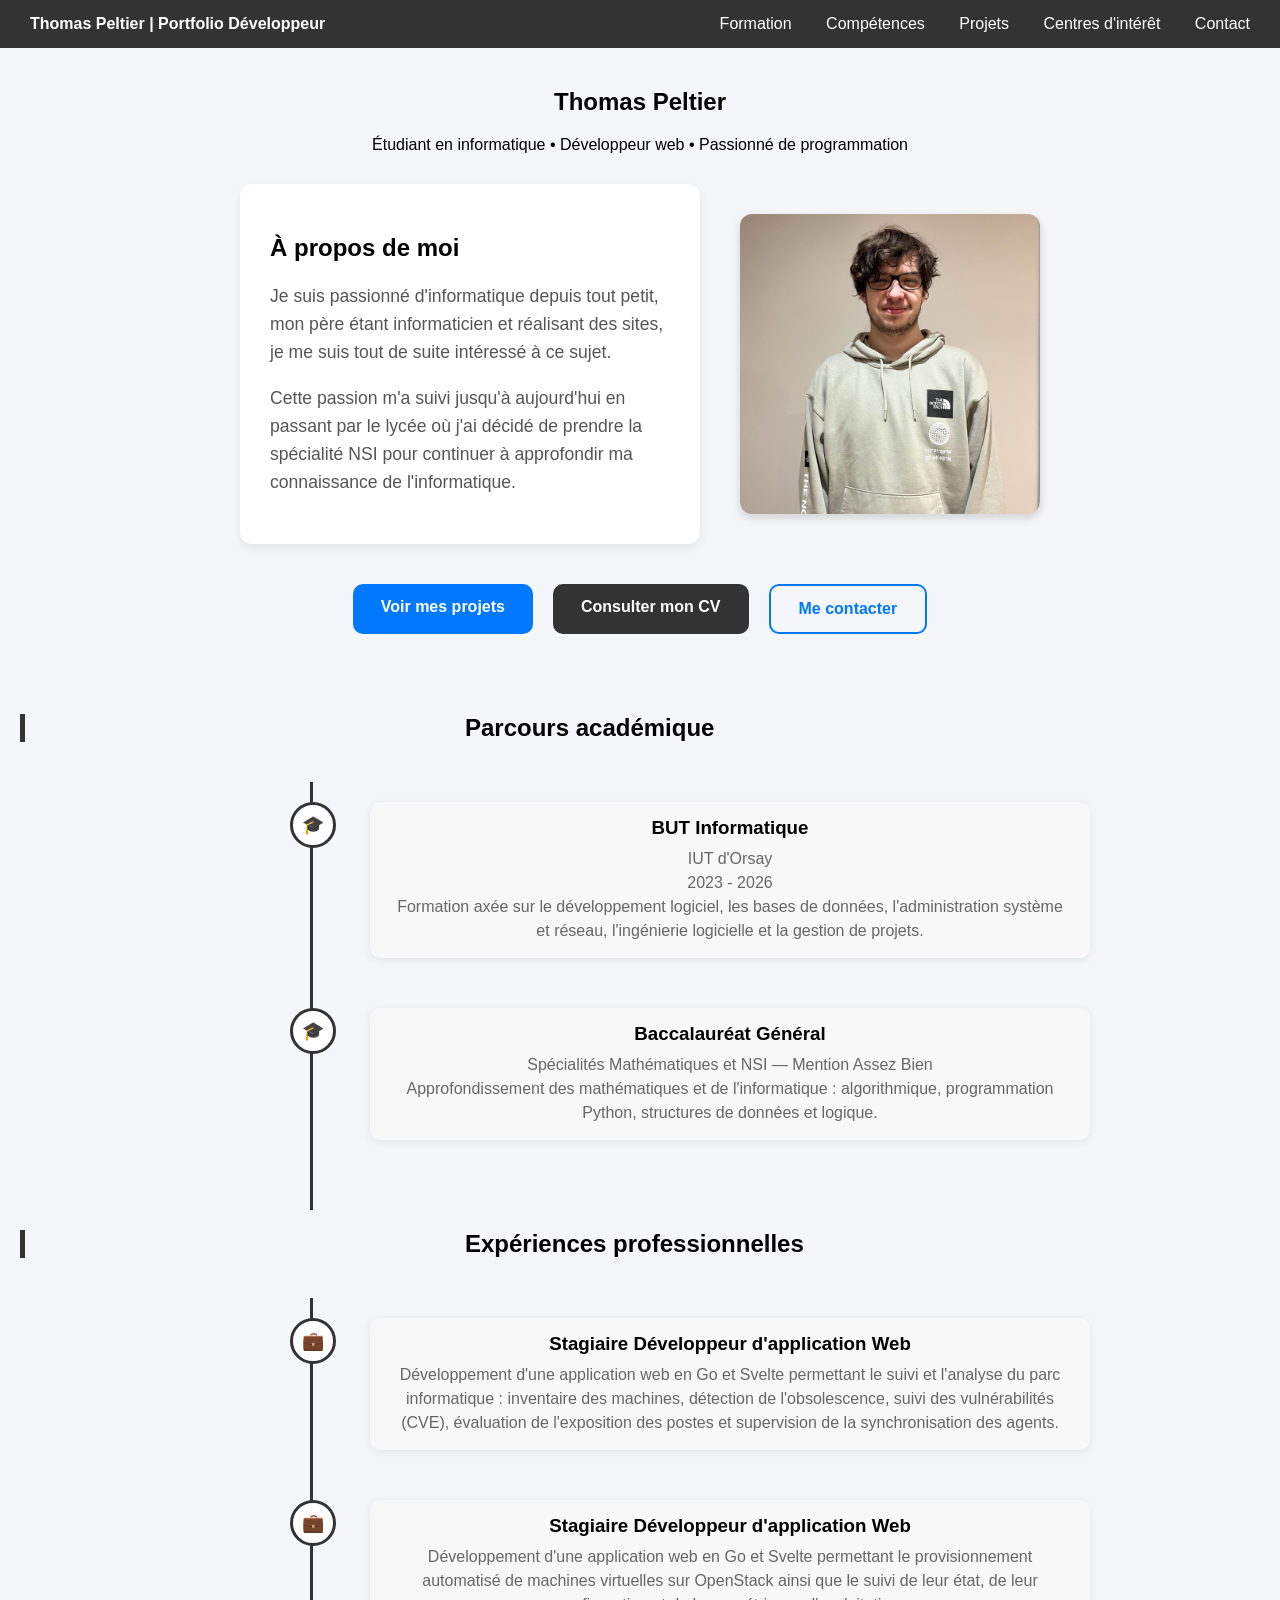
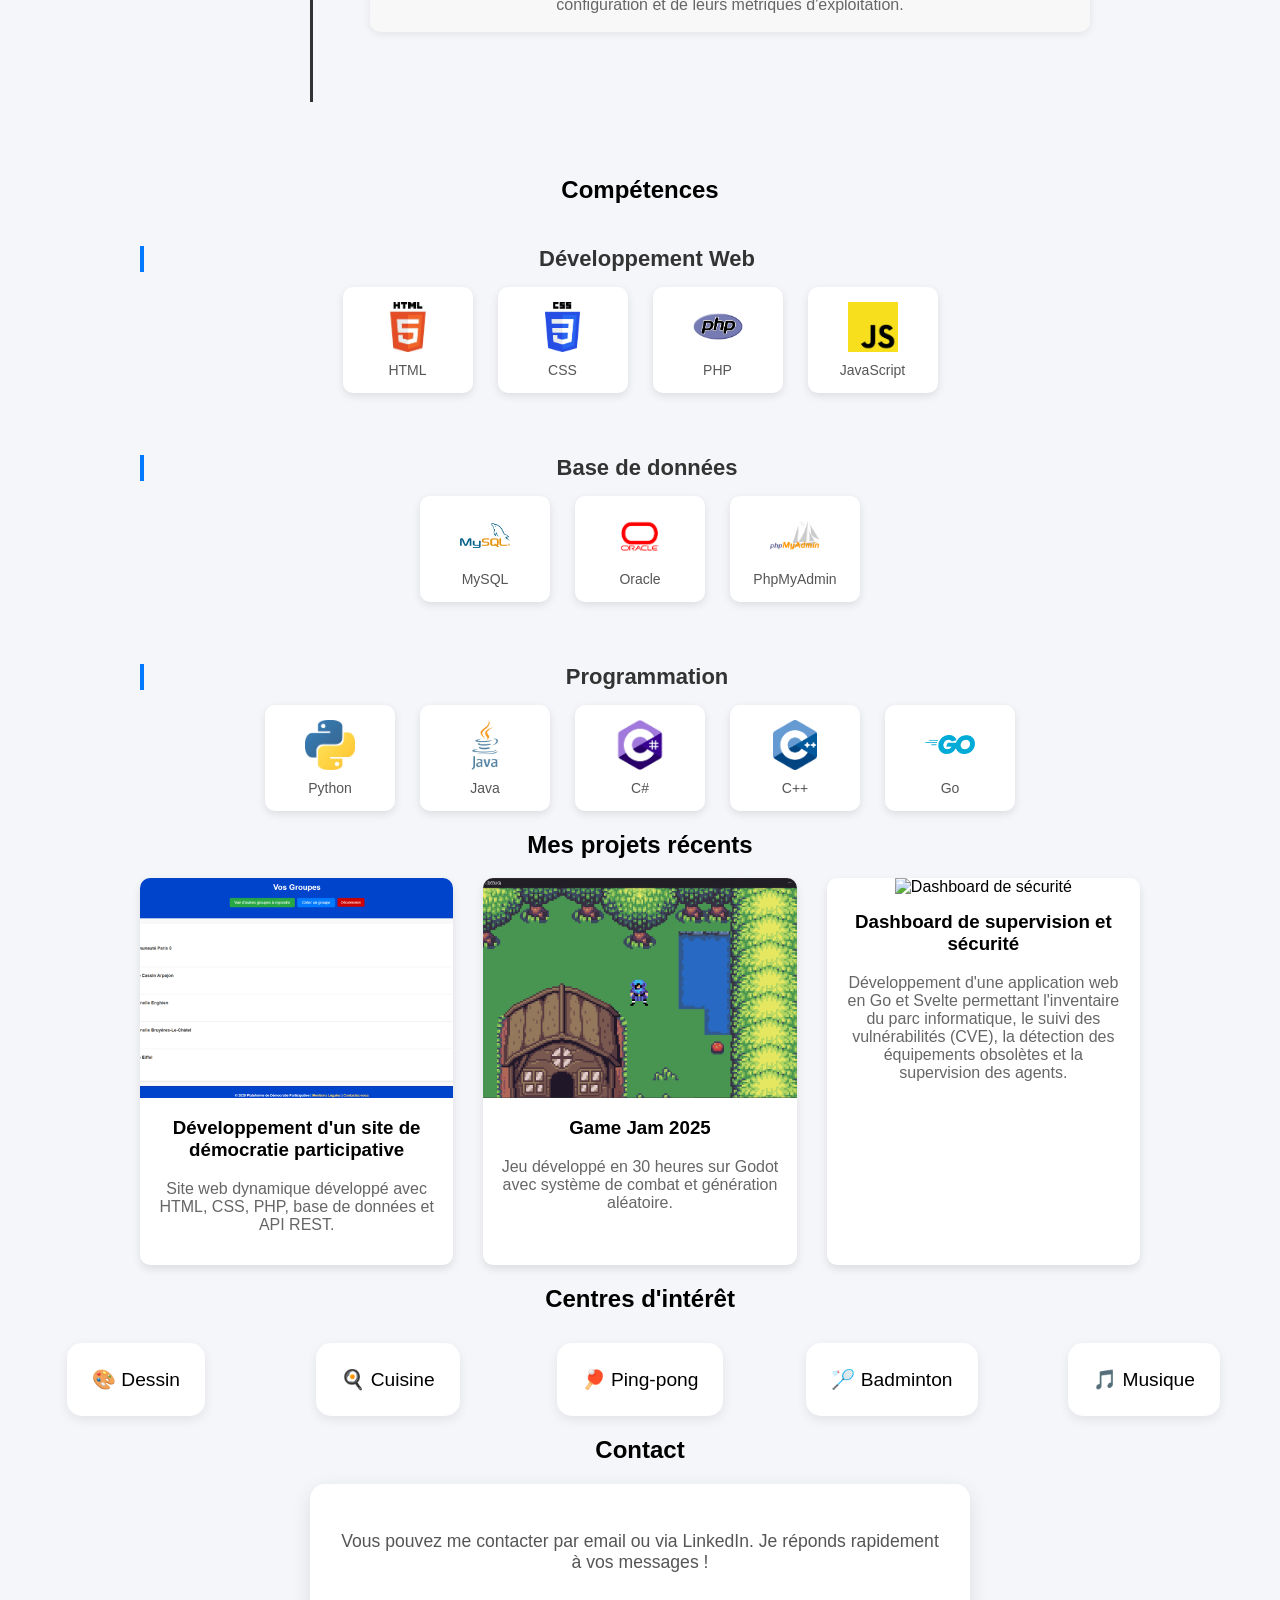
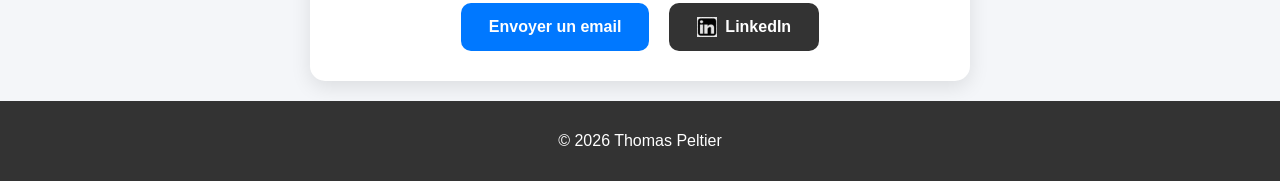
==== index.html @ e05892bb "Portfolio" ====
<!DOCTYPE html>
<html lang="fr">
<head>
    <meta charset="UTF-8">
    <meta name="viewport" content="width=device-width, initial-scale=1.0">
    <meta name="description"
      content="Portfolio de Thomas Peltier, étudiant en informatique et développeur web.">
    <title>Thomas Peltier | Portfolio Développeur</title>
    <link rel="stylesheet" href="./styles/index.css">
</head>
<body>
    <nav>
        <a href="#top" class="logo">
            <strong>Thomas Peltier | Portfolio Développeur</strong>
        </a>
        <div>
            <a href="#formation">Formation</a>
            <a href="#competences">Compétences</a>
            <a href="#projets">Projets</a>
            <a href="#passions">Centres d'intérêt</a>
            <a href="#contact">Contact</a>
        </div>
    </nav>
    <main>
        <div class="container">


            <section class="intro">
                <h1>Thomas Peltier</h1>
                <p class="subtitle">
                    Étudiant en informatique • Développeur web • Passionné de programmation
                </p>
                <div class="intro-content">

                    <div class="intro-box">
                        <h2>À propos de moi</h2>

                        <p>
                            Je suis passionné d'informatique depuis tout petit, mon père étant informaticien et réalisant des sites, je me suis tout de suite intéressé à ce sujet.
                        </p>

                        <p>
                            Cette passion m'a suivi jusqu'à aujourd'hui en passant par le lycée où j'ai décidé de prendre la spécialité NSI pour continuer à approfondir ma connaissance de l'informatique.
                        </p>
                    </div>

                    <div class="photo-container">
                        <img src="./images/Photo moi.jpg" alt="Photo de Thomas">
                    </div>
                </div>

                <div class="hero-buttons">
                        <a href="#projets" class="btn btn-primary">
                            Voir mes projets
                        </a>

                        <a href="./docs/CV.pdf" target="_blank" class="btn btn-secondary">
                            Consulter mon CV
                        </a>

                        <a href="#contact" class="btn btn-outline">
                            Me contacter
                        </a>
                    </div>
            </section>

            <section id="formation" class="section">
                <h2>Parcours académique</h2>

                <div class="timeline">
                    <div class="timeline-item">
                        <div class="timeline-icon">🎓</div>
                        <div class="timeline-content">
                            <h3>BUT Informatique</h3>
                            <p>IUT d'Orsay<br>2023 - 2026</p>
                            <p>
                                Formation axée sur le développement logiciel, les bases de données,
                                l'administration système et réseau, l'ingénierie logicielle et la gestion de projets.
                            </p>
                        </div>
                    </div>

                    <div class="timeline-item">
                        <div class="timeline-icon">🎓</div>
                        <div class="timeline-content">
                            <h3>Baccalauréat Général</h3>
                            <p>Spécialités Mathématiques et NSI — Mention Assez Bien</p>
                            <p>
                                Approfondissement des mathématiques et de l'informatique :
                                algorithmique, programmation Python, structures de données et logique.
                            </p>
                        </div>
                    </div>
                </div>
            </section>

            <section id="experiences" class="section">
                <h2>Expériences professionnelles</h2>

                <div class="timeline">
                    <div class="timeline-item">
                        <div class="timeline-icon">💼</div>
                        <div class="timeline-content">
                            <h3>Stagiaire Développeur d'application Web</h3>
                            <p>Développement d'une application web en Go et Svelte permettant le suivi et l'analyse du parc informatique : inventaire des machines, 
                                détection de l'obsolescence, suivi des vulnérabilités (CVE), évaluation de l'exposition des postes et supervision de la synchronisation des agents.</p>
                        </div>
                    </div>

                    <div class="timeline-item">
                        <div class="timeline-icon">💼</div>
                        <div class="timeline-content">
                            <h3>Stagiaire Développeur d'application Web</h3>
                            <p>Développement d'une application web en Go et Svelte permettant
                                 le provisionnement automatisé de machines virtuelles sur OpenStack ainsi que le suivi de leur état, de leur configuration et de leurs métriques d'exploitation.</p>
                        </div>
                    </div>
                </div>
            </section>


            <br>
            <br>
            <br>

           <section id="competences" class="section">
                <h2>Compétences</h2>

                <div class="skills-grid">

                    <!-- Développement Web -->
                    <div class="skill-category">
                        <h3>Développement Web</h3>
                        <div class="skill-icons">
                            <div class="skill">
                                <img src="./images/html.webp" alt="HTML">
                                <span>HTML</span>
                            </div>
                            <div class="skill">
                                <img src="./images/css.png" alt="CSS">
                                <span>CSS</span>
                            </div>
                            <div class="skill">
                                <img src="./images/php.png" alt="PHP">
                                <span>PHP</span>
                            </div>
                            <div class="skill">
                                <img src="./images/javascript.png" alt="JavaScript">
                                <span>JavaScript</span>
                            </div>
                        </div>
                    </div>

                    <!-- Bases de données -->
                    <div class="skill-category">
                        <h3>Base de données</h3>
                        <div class="skill-icons">
                            <div class="skill">
                                <img src="./images/mysql.png" alt="MySQL">
                                <span>MySQL</span>
                            </div>
                            <div class="skill">
                                <img src="./images/oracle.png" alt="Oracle">
                                <span>Oracle</span>
                            </div>
                            <div class="skill">
                                <img src="./images/phpmyadmin.png" alt="PhpMyAdmin">
                                <span>PhpMyAdmin</span>
                            </div>
                        </div>
                    </div>

                    <!-- Programmation -->
                    <div class="skill-category">
                        <h3>Programmation</h3>
                        <div class="skill-icons">
                            <div class="skill">
                                <img src="./images/python.jpg" alt="Python">
                                <span>Python</span>
                            </div>
                            <div class="skill">
                                <img src="./images/java.png" alt="Java">
                                <span>Java</span>
                            </div>
                            <div class="skill">
                                <img src="./images/c.png" alt="C#">
                                <span>C#</span>
                            </div>
                            <div class="skill">
                                <img src="./images/c++.png" alt="C++">
                                <span>C++</span>
                            </div>
                            <div class="skill">
                                <img src="./images/go.png" alt="PhpMyAdmin">
                                <span>Go</span>
                            </div>
                        </div>
                    </div>

                </div>
            </section>






            <section id="projets" class="section">
                <h2>Mes projets récents</h2>

                <div class="projects-home">

                    <div class="project-card">
                        <img src="./images/Accueil Démocratie Participative.png" alt="Projet démocratie participative">

                        <div class="project-info">
                            <h3>Développement d'un site de démocratie participative</h3>
                            <p>
                                Site web dynamique développé avec HTML, CSS, PHP,
                                base de données et API REST.
                            </p>
                        </div>
                    </div>

                    <div class="project-card">
                        <img src="./images/JeuGameJam.png" alt="Jeu vidéo GameJam">

                        <div class="project-info">
                            <h3>Game Jam 2025</h3>

                            <p>
                                Jeu développé en 30 heures sur Godot avec système
                                de combat et génération aléatoire.
                            </p>
                        </div>
                    </div>
                    <div class="project-card">
                        <img src="./images/dashboard-securite.png" alt="Dashboard de sécurité">
                        <div class="project-info">
                            <h3>Dashboard de supervision et sécurité</h3>
                            <p>
                                Développement d'une application web en Go et Svelte permettant
                                l'inventaire du parc informatique, le suivi des vulnérabilités (CVE),
                                la détection des équipements obsolètes et la supervision des agents.
                            </p>
                        </div>
                    </div>

                </div>
            </section>






            <section id="passions" class="section">
                <h2>Centres d'intérêt</h2>

                <div class="interests-grid">

                    <div class="interest-card">
                        🎨 Dessin
                    </div>

                    <div class="interest-card">
                        🍳 Cuisine
                    </div>

                    <div class="interest-card">
                        🏓 Ping-pong
                    </div>

                    <div class="interest-card">
                        🏸 Badminton
                    </div>

                    <div class="interest-card">
                        🎵 Musique
                    </div>

                </div>
            </section>





            <section id="contact" class="section contact-section">
                <h2>Contact</h2>

                <div class="contact-box">
                    <p>
                        Vous pouvez me contacter par email ou via LinkedIn.  
                        Je réponds rapidement à vos messages !
                    </p>

                    <div class="contact-buttons">
                        <a href="mailto:peltier.thomas@hotmail.fr" class="btn btn-primary">
                            Envoyer un email
                        </a>

                        <a href="https://www.linkedin.com/in/thomas-peltier-47445b293/" target="_blank" class="btn btn-secondary">
                            <img src="./images/linkedin.png" alt="LinkedIn" class="linkedin-logo">
                            LinkedIn
                        </a>
                    </div>
                </div>
            </section>




        </div>
    </main>
    <footer>
        <p>© 2026 Thomas Peltier</p>
    </footer>
</body>
</html>
---- styles/index.css ----
html {
    scroll-behavior: smooth;
}

body {
    margin: 0;
    padding: 0;
    font-family: 'Segoe UI', sans-serif;
    background: #f4f6f9;
}

nav {
    background-color: #333;
    color: white;
    padding: 15px;
    display: flex;
    justify-content: space-between;

    position: sticky;
    top: 0;
    z-index: 1000;
}

nav a {
    color: white;
    text-decoration: none;
    margin: 0 15px;
}

nav a:hover {
    text-decoration: underline;
}

.buttons a {
    display: inline-block;
    background: #0078ff;
    color: white;
    padding: 12px 20px;
    border-radius: 8px;
    margin: 10px;
    text-decoration: none;
}

.logo {
    color: white;
    text-decoration: none;
}

.logo:hover {
    opacity: 0.8;
}

.container {
    padding: 20px;
    text-align: center;
}

.intro {
    max-width: 800px;
    margin: 0 auto 80px auto;
}

.intro-content {
    display: flex;
    justify-content: center;
    align-items: stretch;
    gap: 40px;
    margin-top: 30px;
}

.intro-box {
    flex: 2;

    background: white;
    padding: 30px;

    border-radius: 12px;

    box-shadow: 0 4px 10px rgba(0,0,0,0.08);

    text-align: left;
}

.intro-box p {
    font-size: 1.1em;
    line-height: 1.6em;
    color: #555;
}

.photo-container {
    flex: 1;

    display: flex;
    justify-content: center;
    align-items: center;
}

.photo-container img {
    width: 300px;
    height: 300px;

    object-fit: cover;

    border-radius: 12px;

    box-shadow: 0 4px 10px rgba(0,0,0,0.15);
}

.hero-buttons {
    display: flex;
    justify-content: center;
    gap: 20px;
    margin-top: 40px;
    flex-wrap: wrap;
}

.btn {
    padding: 14px 28px;
    border-radius: 10px;
    text-decoration: none;
    font-weight: 600;
    transition: all 0.3s ease;
}

.btn-primary {
    background-color: #0078ff;
    color: white;
}

.btn-primary:hover {
    background-color: #0065d6;
    transform: translateY(-2px);
}

.btn-secondary {
    background-color: #333;
    color: white;
}

.btn-secondary:hover {
    background-color: #555;
    transform: translateY(-2px);
}

.btn-outline {
    border: 2px solid #0078ff;
    color: #0078ff;
    background-color: transparent;
}

.btn-outline:hover {
    background-color: #0078ff;
    color: white;
    transform: translateY(-2px);
}

/* Titres des sections timeline alignés sur la ligne verticale */
#formation h2,
#experiences h2 {
    display: block;             /* occupe toute la largeur */
    border-left: 5px solid #333;
    padding-left: 440px;        /* 120px ligne + 20px de marge pour le texte */
    margin-bottom: 40px;
    text-align: left;           /* texte aligné à gauche du padding */
}

.timeline {
    position: relative;
    max-width: 900px;
    margin: 0 auto;
    padding: 20px 0;
}

/* Ligne verticale */
.timeline::before {
    content: "";
    position: absolute;
    left: 120px; /* Position de la ligne */
    top: 0;
    width: 3px;
    height: 100%;
    background: #333;
}

.timeline-item {
    position: relative;
    padding-left: 180px;
    margin-bottom: 50px;
}

/* Icône */
.timeline-icon {
    position: absolute;
    left: 100px;
    top: 0;
    width: 40px;
    height: 40px;
    border-radius: 50%;
    background: white;
    border: 3px solid #333;
    display: flex;
    align-items: center;
    justify-content: center;
    z-index: 2;
    font-size: 18px;
}

/* Bloc texte */
.timeline-content {
    background: #f8f8f8;
    padding: 15px 20px;
    border-radius: 10px;
    box-shadow: 0 2px 8px rgba(0,0,0,0.08);
}

.timeline-content h3 {
    margin: 0 0 8px 0;
}

.timeline-content p {
    margin: 0;
    color: #666;
    line-height: 1.5;
}

.skills-grid {
    display: flex;
    flex-direction: column;
    gap: 40px; /* espace entre chaque catégorie */
    max-width: 1000px;
    margin: 0 auto;
}

.skill-category h3 {
    margin-bottom: 15px;
    font-size: 22px;
    color: #333;
    border-left: 4px solid #0078ff;
    padding-left: 10px;
}

.skill-icons {
    display: flex;
    justify-content: center; /* 👈 centre les blocs */
    flex-wrap: wrap;
    gap: 25px;
}

.skill {
    display: flex;
    flex-direction: column;
    align-items: center;
    width: 100px;
    text-align: center;
    background: #fff;
    padding: 15px;
    border-radius: 10px;
    box-shadow: 0 3px 8px rgba(0,0,0,0.1);
    transition: transform 0.3s;
}

.skill:hover {
    transform: translateY(-5px);
}

.skill img {
    width: 50px;
    height: 50px;
    object-fit: contain;
    margin-bottom: 10px;
}

.skill span {
    font-size: 14px;
    color: #555;
}

.featured-projects {
    margin: 60px auto;
    text-align: center;
}

.projects-home {
    display: grid;
    grid-template-columns: repeat(3, 1fr);
    gap: 30px;
    max-width: 1000px;
    margin: auto;
}

.project-card {
    background: white;
    border-radius: 10px;
    overflow: hidden;
    box-shadow: 0 4px 8px rgba(0,0,0,0.1);
    transition: transform 0.3s;
}

.project-card:hover {
    transform: translateY(-8px);
}

.project-card img {
    width: 100%;
    height: 220px;
    object-fit: cover;
}

.project-info {
    padding: 15px;
}

.project-info h3 {
    margin-top: 0;
}

.project-info p {
    color: #666;
}

/* Grille des centres d'intérêt */
.interests-grid {
    display: grid;
    grid-template-columns: repeat(auto-fit, minmax(120px, 1fr));
    gap: 20px;
    justify-items: center; /* centre les cartes horizontalement */
    margin-top: 30px;
}

/* Chaque carte */
.interest-card {
    background: #fff;
    padding: 25px;
    border-radius: 15px;
    box-shadow: 0 4px 12px rgba(0,0,0,0.08);
    font-size: 1.2em;
    display: flex;
    flex-direction: column;
    align-items: center;
    justify-content: center;
    text-align: center;
    transition: transform 0.3s ease, box-shadow 0.3s ease;
    cursor: default;
}

/* Effet au survol */
.interest-card:hover {
    transform: translateY(-5px);
    box-shadow: 0 8px 20px rgba(0,0,0,0.15);
    background-color: #f0f8ff;
}

/* Boîte contact */
.contact-box {
    max-width: 600px;
    margin: 0 auto;
    background: #fff;
    padding: 30px;
    border-radius: 15px;
    box-shadow: 0 6px 20px rgba(0,0,0,0.1);
    text-align: center;
}

.contact-box p {
    font-size: 1.1em;
    color: #555;
    margin-bottom: 30px;
}

/* Boutons contact */
.contact-buttons {
    display: flex;
    justify-content: center;
    gap: 20px;
    flex-wrap: wrap;
}

.contact-buttons .btn {
    display: flex;
    align-items: center;
    gap: 8px;
    font-weight: 600;
}

.linkedin-logo {
    width: 20px;
    height: 20px;
}

a:hover {
    opacity: 0.8;
}

footer {
    background-color: #333;
    color: white;
    text-align: center;
    padding: 15px;
}

footer a {
    color: #00aced;
    text-decoration: none;
}

@media (max-width: 768px) {
    .project-item {
        width: 100%;
    }
    
    nav {
        flex-direction: column;
        align-items: center;
    }
    
    .projects-home {
        grid-template-columns: 1fr;
    }

    .intro-box {
        width: 90%;
    }
}
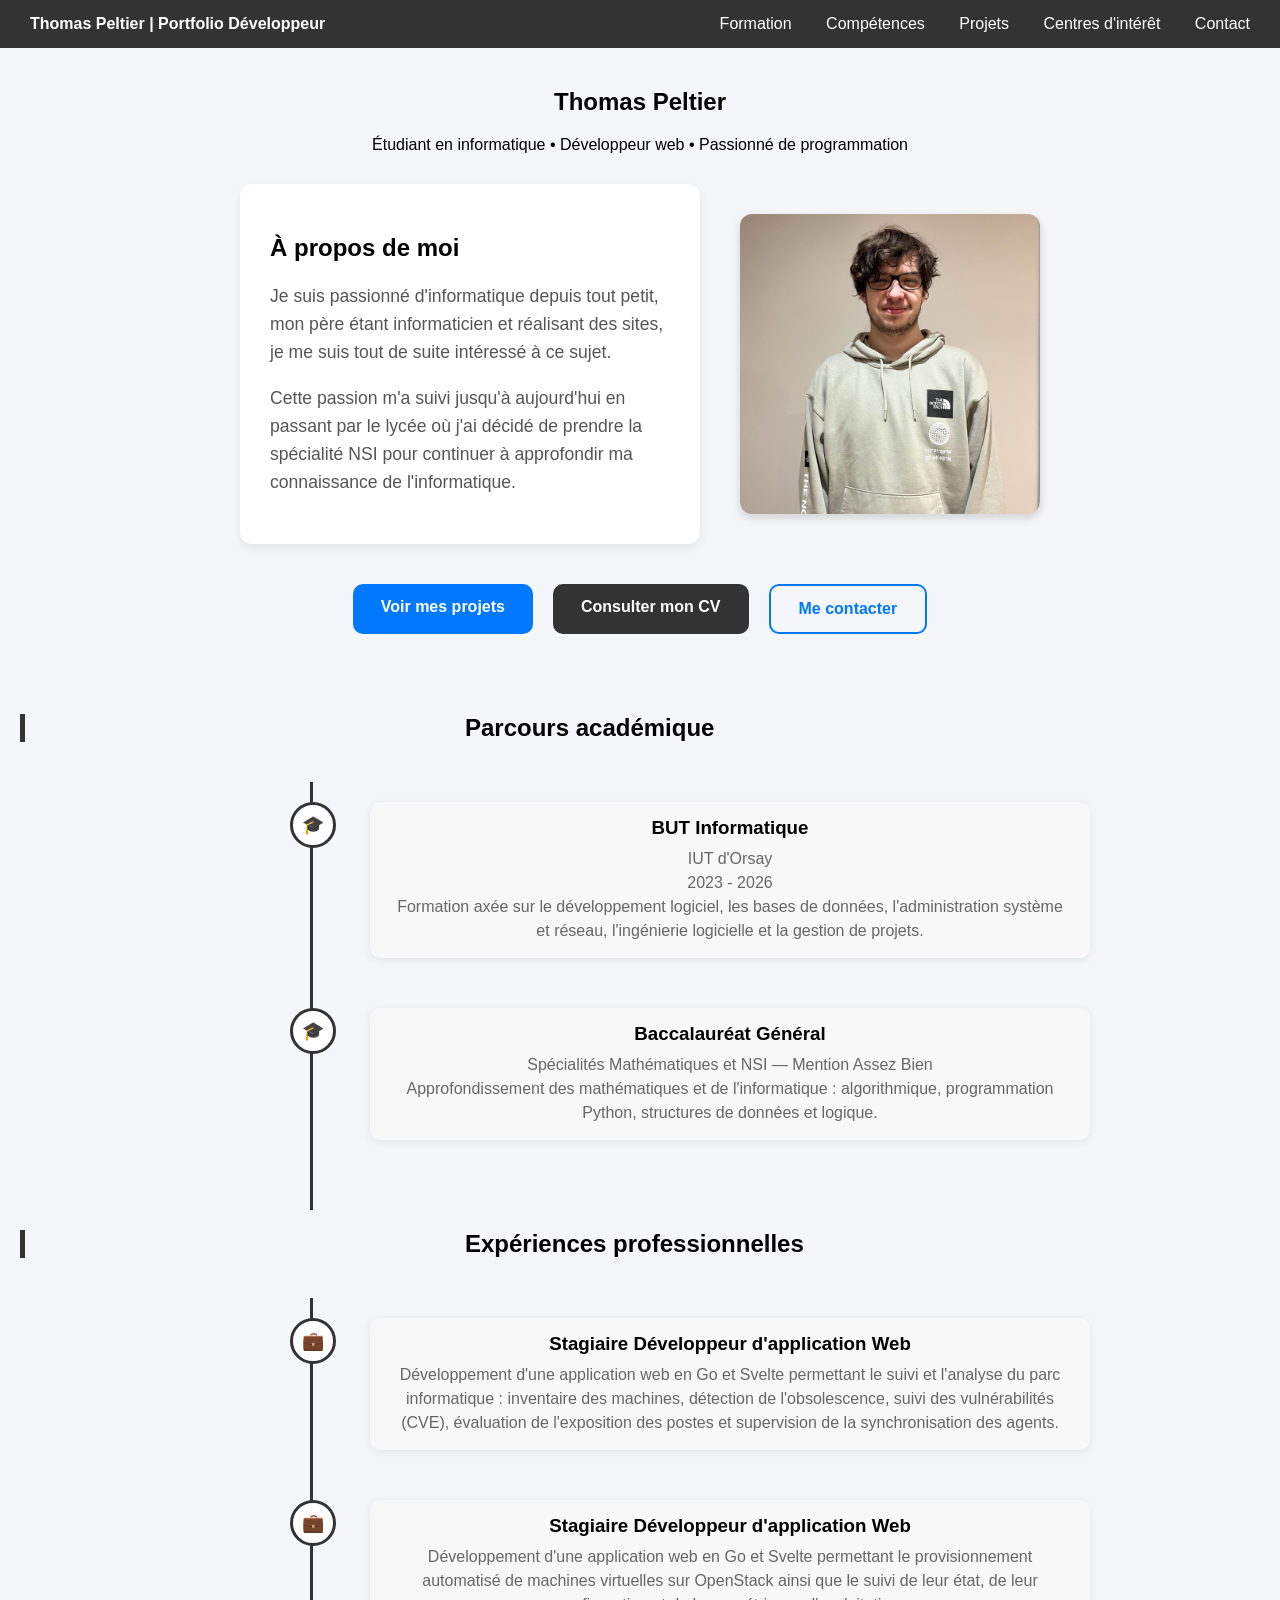
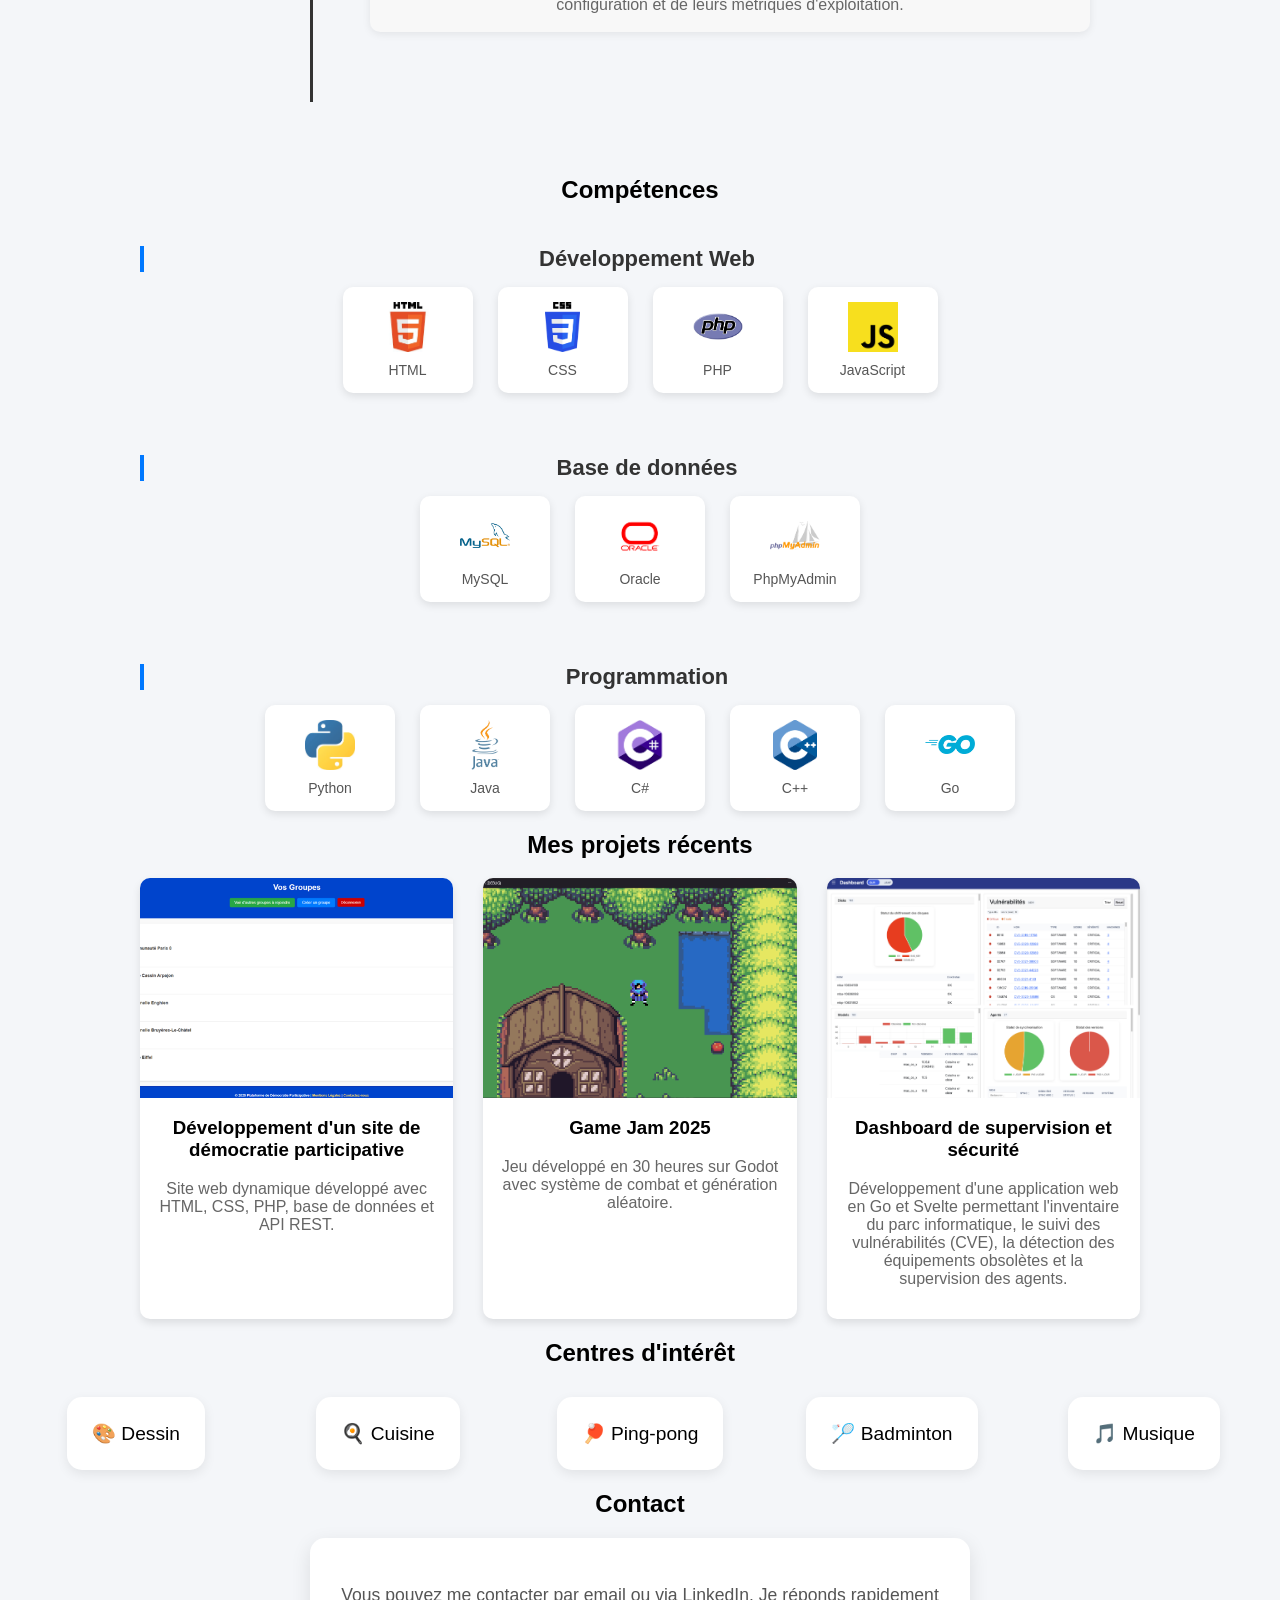
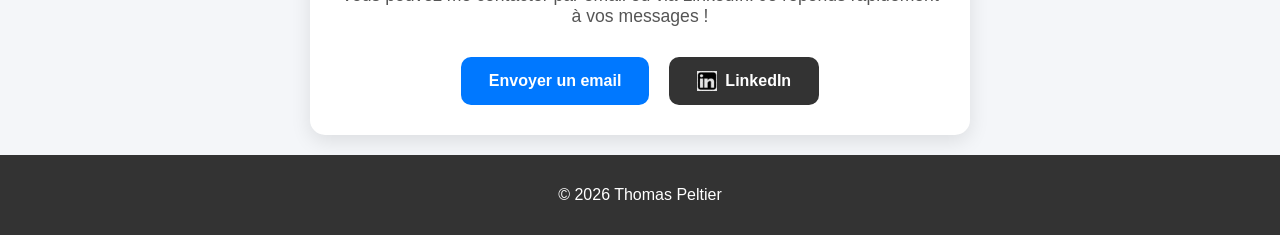
==== commit 0af05cb4: "fixe de l'image dashboard" ====
--- a/index.html
+++ b/index.html
@@ -235,7 +235,7 @@
                         </div>
                     </div>
                     <div class="project-card">
-                        <img src="./images/dashboard-securite.png" alt="Dashboard de sécurité">
+                        <img src="./images/Dashboard.png" alt="Dashboard de sécurité">
                         <div class="project-info">
                             <h3>Dashboard de supervision et sécurité</h3>
                             <p>
